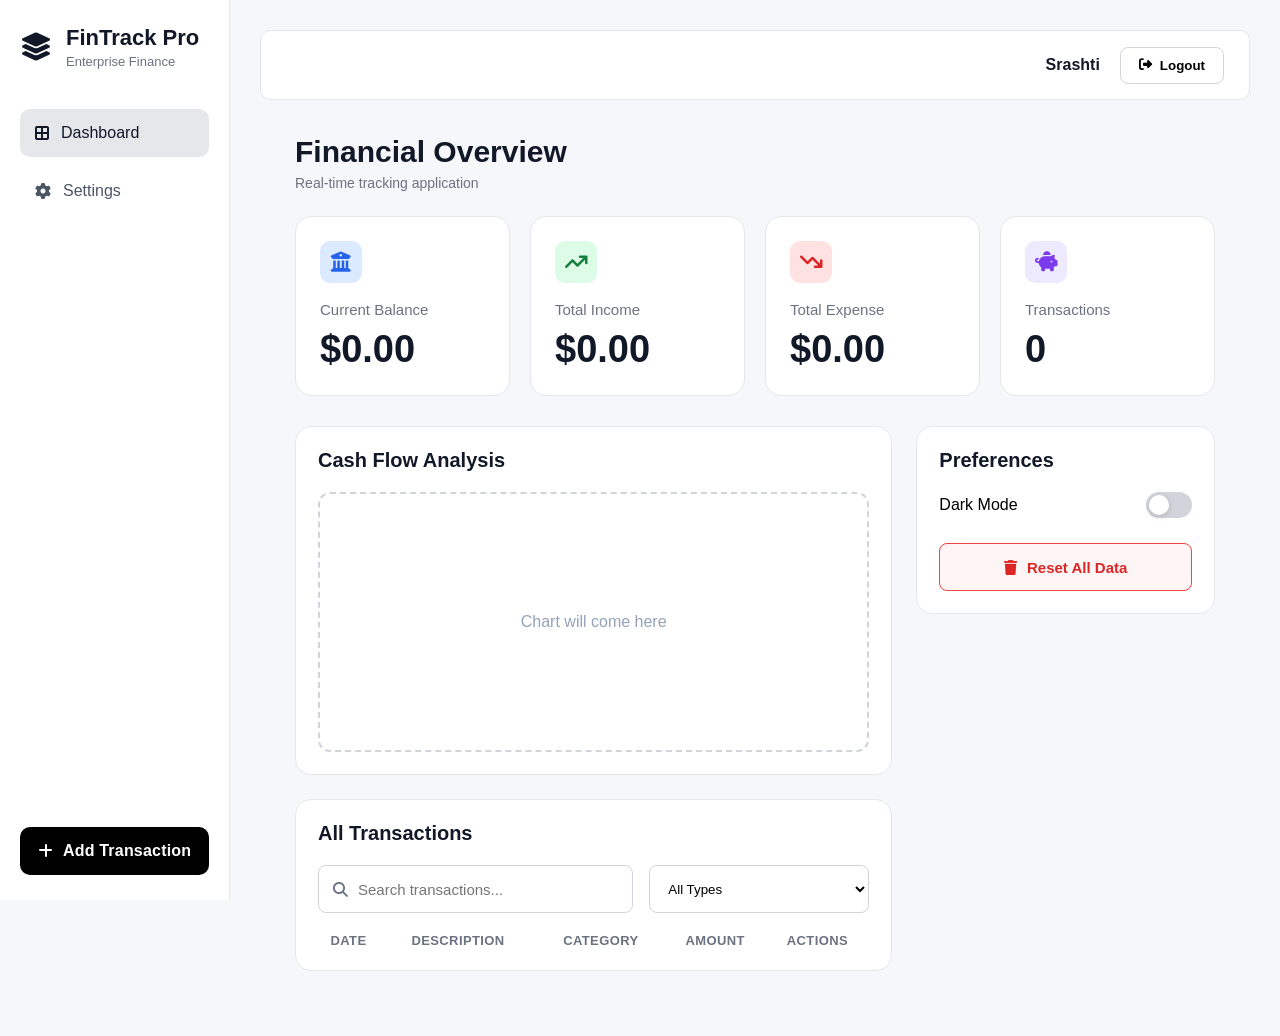
==== index.html @ 93a9e53f "dashboard updated" ====
<!doctype html>
<html lang="en">
  <head>
    <meta charset="UTF-8" />
    <meta name="viewport" content="width=device-width, initial-scale=1.0" />
    <title>Document</title>
    <link rel="stylesheet" href="style.css" />
    <link
      rel="stylesheet"
      href="https://cdnjs.cloudflare.com/ajax/libs/font-awesome/6.7.2/css/all.min.css"
    />
  </head>
  <body>
    <div class="container">
      <aside class="sidebar">
        <!-- logo -->
        <div class="logo">
          <i class="fa-solid fa-layer-group"></i>
          <div>
            <h2>FinTrack Pro</h2>
            <p>Enterprise Finance</p>
          </div>
        </div>

        <!-- navigation -->
        <nav>
          <ul>
            <li class="active">
              <i class="fa-solid fa-border-all"></i>
              <span>Dashboard</span>
            </li>
            <li>
              <i class="fa-solid fa-gear"></i>
              <span>Settings</span>
            </li>
          </ul>
        </nav>

        <!-- Bottom-btn -->
        <button class="add-btn">
          <i class="fa-solid fa-plus"></i>
          <span>Add Transaction</span>
        </button>
      </aside>
      <main class="main-content">
        <header class="topbar">
          <div class="user-info">
            <span class="username">Srashti</span>
            <button class="logout-btn">
                <i class="fa-solid fa-right-from-bracket"></i>
                Logout
            </button>
          </div>
        </header>

        <!-- dashoard -->
        <section class="dashboard">
          <h1>Financial Overview</h1>
          <p class="subtitle">Real-time tracking application</p>
          <div class="cards">
            <div class="card">
              <div class="card-icon blue">
                <i class="fa-solid fa-building-columns"></i>
              </div>
              <p class="card-title">Current Balance</p>
              <h2 id="balance">$0.00</h2>
            </div>
            <div class="card">
              <div class="card-icon green">
                <i class="fa-solid fa-arrow-trend-up"></i>
              </div>
              <p class="card-title">Total Income</p>
              <h2 id="income">$0.00</h2>
            </div>
            <div class="card">
              <div class="card-icon red">
                <i class="fa-solid fa-arrow-trend-down"></i>
              </div>
              <p class="card-title">Total Expense</p>
              <h2 id="expense">$0.00</h2>
            </div>
            <div class="card">
              <div class="card-icon purple">
                <i class="fa-solid fa-piggy-bank"></i>
              </div>
              <p class="card-title">Transactions</p>
              <h2 id="transactionCount">0</h2>
            </div>
          </div>

          <div class="dashboard-grid">
            <!-- left col -->
            <div class="main-column">
              <!-- Cash Flow Card -->
              <div class="panel chart-panel">
                <h2>Cash Flow Analysis</h2>

                <div class="chart-area">
                  <!-- Replace with Chart.js later -->
                  <div class="chart-placeholder">Chart will come here</div>
                </div>
              </div>

              <!-- Transactions Card -->
              <div class="panel table-panel">
                <h2>All Transactions</h2>

                <div class="table-controls">
                  <div class="search-box">
                    <i class="fa-solid fa-magnifying-glass"></i>

                    <input
                      id="searchInput"
                      type="text"
                      placeholder="Search transactions..."
                      class="search-input"
                    />
                  </div>

                  <select id="filterType" class="filter-select">
                    <option>All Types</option>
                    <option>Income</option>
                    <option>Expense</option>
                  </select>
                </div>

                <div class="table-container">
                  <table>
                    <thead>
                      <tr>
                        <th>Date</th>
                        <th>Description</th>
                        <th>Category</th>
                        <th>Amount</th>
                        <th>Actions</th>
                      </tr>
                    </thead>

                    <tbody id="transactionTable">
                      <!-- Transactions will come here -->
                    </tbody>
                  </table>
                </div>
              </div>
            </div>

            <!-- right col -->
            <div class="side-column">
              <div class="panel">
                <h2>Preferences</h2>

                <div class="preference-item">
                  <span>Dark Mode</span>
                  <label class="switch">
                    <input type="checkbox" id="darkMode" />
                    <span class="slider"></span>
                  </label>
                </div>

                <button class="reset-btn">
                  <i class="fa-solid fa-trash"></i>
                  <span>Reset All Data</span>
                </button>
              </div>
            </div>
          </div>
        </section>
      </main>
    </div>
    <div class="modal" id="transactionModal">
      <div class="modal-content">
        <div class="modal-header">
          <h2>Add Transaction</h2>
          <span class="close">&times;</span>
        </div>

        <form id="transactionForm">
          <div class="form-group">
            <label for="type">Type</label>

            <select id="type" required>
              <option value="income">Income</option>
              <option value="expense">Expense</option>
            </select>
          </div>

          <div class="form-group">
            <label for="description">Description</label>

            <input
              type="text"
              id="description"
              placeholder="e.g. Salary"
              required
            />
          </div>

          <div class="form-row">
            <div class="form-group">
              <label for="amount">Amount</label>

              <input
                type="number"
                id="amount"
                placeholder="0.00"
                min="0"
                step="0.01"
                required
              />
            </div>

            <div class="form-group">
              <label for="date">Date</label>

              <input type="date" id="date" required />
            </div>
          </div>

          <div class="form-group">
            <label for="category">Category</label>

            <select id="category" required>
              <option value="">Select Category</option>
              <option>Food</option>
              <option>Shopping</option>
              <option>Salary</option>
              <option>Bills</option>
              <option>Entertainment</option>
              <option>Other</option>
            </select>
          </div>

          <button type="submit" class="save-btn">Save Transaction</button>
        </form>
      </div>
    </div>
    <script src="script.js"></script>
  </body>
</html>
---- style.css ----
*{
    margin:0;
    padding:0;
    box-sizing:border-box;
}

html,
body{
    width:100%;
    height:100%;
    font-family:Arial, Helvetica, sans-serif;
    background:#f5f7fb;
}
.container {
    display:flex;
    min-height:100vh;
}
.sidebar{
    width:230px;
    height:100vh;
    position:fixed;
    top:0;
    left:0;
    display:flex;
    flex-direction:column;
    background:#fff;
    border-right:1px solid #e5e7eb;
    padding:25px 20px;
}
.logo{
    display:flex;
    align-items:center;
    gap:14px;
}

.logo i{
    font-size:28px;
    color:#111827;
}

.logo h2{
    font-size:22px;
    color:#111827;
}

.logo p{
    font-size:13px;
    color:#6b7280;
    margin-top:3px;
}
.main-content{
    margin-left:230px;
    flex:1;
    padding:30px;
}

nav{
    margin-top:40px;
}
nav ul{
    list-style:none;
}
nav li{
    display: flex;
    align-items: center;
    gap: 12px;
    padding: 15px;
    margin-bottom: 10px;
    border-radius: 10px;
    cursor: pointer;
    color: #4b5563;
    transition: all 0.3s ease;
}

nav li:hover{
    background:#f3f4f6;
    color:#111827;
}

.active{
    background:#e5e7eb;
    color:#111827;
}
.add-btn{
    width:100%;
    padding:15px;
    display: flex;
    justify-content: center;
    align-items: center;
    gap: 10px;
    border:none;
    background:black;
    color:white;
    border-radius:10px;
    cursor:pointer;
    font-size:16px;
    transition: .3s;
    margin-top: auto;
    font-weight:600;
    letter-spacing:.2px;

}
.add-btn:hover{
    
    transform:translateY(-2px);
}
.topbar{
    display:flex;
    justify-content:flex-end;
    align-items:center;
    height:70px;
    background:white;
    border:1px solid #e5e7eb;
    border-radius:10px;
    padding:0 25px;
}
.user-info{
    display: flex;
    align-items: center;
    gap: 20px;
}
.user-info span{
    font-size:16px;
    font-weight:600;
    color:#111827;
}
.logout-btn{
    display:flex;
    align-items:center;
    gap:8px;
    padding:10px 18px;
    border:1px solid #d1d5db;
    border-radius:8px;
    background:#fff;
    cursor:pointer;
    font-weight:600;
    transition:.3s;
}

.logout-btn:hover{
    background:#f3f4f6;
}
.dashboard{
    padding:35px;
}
.dashboard h1{
    font-size:30px;
    font-weight:900;
    color:#111827;
}
.subtitle{
    margin-top:6px;
    font-size:14px;
    color:#6b7280;
}
.cards{
    display:grid;
    grid-template-columns:repeat(4,1fr);
    gap:20px;
    margin-top:25px;
}

.card{
    background:#fff;
    border:1px solid #e5e7eb;
    border-radius:16px;
    padding:24px;
    transition:.3s;
}

.card:hover{
    transform:translateY(-4px);
    box-shadow:0 10px 25px rgba(0,0,0,.08);
}

.card p{
    color:#6b7280;
    font-size:15px;
    margin-bottom:10px;
}

.card h2{
    font-size:38px;
    color:#111827;
    font-weight: 800;
}
.card-title{
    color:#6b7280;
    font-size:15px;
}
.card-icon {
    width:42px;
    height:42px;
    border-radius:10px;
    display:flex;
    justify-content: center;
    align-items:center;
    font-size: 20px;
    margin-bottom:18px;
}
.blue{
    background:#dbeafe;
    color:#2563eb;
}

.green{
    background:#dcfce7;
    color:#15803d;
}

.red{
    background:#fee2e2;
    color:#dc2626;
}

.purple{
    background:#ede9fe;
    color:#7c3aed;
}
.dashboard-grid{
    display:grid;
    grid-template-columns:2fr 1fr;
    gap:24px;
    margin-top:30px;
    align-items:start;
}

.main-column{
    display:flex;
    flex-direction:column;
    gap:24px;
}

.side-column{
    display:flex;
    flex-direction:column;
}

.panel{
    background:#fff;
    border:1px solid #e5e7eb;
    border-radius:16px;
    padding:22px;
}
.panel h2{
    font-size:20px;
    font-weight:700;
    color:#111827;
    margin-bottom:20px;
}

.chart-area{
    height:260px;
    display:flex;
    justify-content:center;
    align-items:center;
    border:2px dashed #d1d5db;
    border-radius:12px;
    color:#94a3b8;
}

.table-controls{
    display:flex;
    gap:16px;
    margin-bottom:20px;
}

.search-box{
    flex:1;
    display:flex;
    align-items:center;
    gap:10px;
    padding:0 14px;
    height:48px;
    border:1px solid #d1d5db;
    border-radius:8px;
    background:#fff;
}

.search-box i{
    color:#6b7280;
    font-size:15px;
}

.search-input{
    flex:1;
    height:100%;
    border:none;
    outline:none;
    background:transparent;
    font-size:15px;
}

.filter-select{
    width:220px;
    padding:0 14px;
    border:1px solid #d1d5db;
    border-radius:8px;
    height:48px;
    outline:none;
    background:#fff;
}

.table-container{
    overflow-x:auto;
}

table{
    width:100%;
    border-collapse:collapse;
}

th{
    font-size:13px;
    font-weight:600;
    letter-spacing:.4px;
    text-transform:uppercase;
    color:#6b7280;
}

td{
    padding:14px 10px;
    border-bottom:1px solid #f3f4f6;
}

.preference-item{
    display:flex;
    justify-content:space-between;
    align-items:center;
    margin-bottom:25px;
}
.switch{
    position:relative;
    display:inline-block;
    width:46px;
    height:26px;
}

.switch input{
    opacity:0;
    width:0;
    height:0;
}

.slider{
    position:absolute;
    inset:0;
    background:#d1d5db;
    border-radius:50px;
    cursor:pointer;
    transition:.3s;
}

.slider::before{
    content:"";
    position:absolute;
    width:20px;
    height:20px;
    left:3px;
    top:3px;
    background:#fff;
    border-radius:50%;
    transition:.3s;
    box-shadow:0 2px 6px rgba(0,0,0,.15);
}

.switch input:checked + .slider{
    background:#2563eb;
}

.switch input:checked + .slider::before{
    transform:translateX(20px);
}

.reset-btn{
    width:100%;
    height:48px;
    display:flex;
    justify-content:center;
    align-items:center;
    gap:10px;
    border:1px solid #ef4444;
    background:#fff5f5;
    color:#dc2626;
    border-radius:8px;
    font-size:15px;
    font-weight:600;
    cursor:pointer;
    transition:.3s;
}

.reset-btn:hover{
    background:#fee2e2;
}

/* modal */

.modal{
    position:fixed;
    inset:0;
    display:none;
    justify-content:center;
    align-items:center;
    background:rgba(0,0,0,.45);
    z-index:1000;
}

.modal.active{
    display:flex;
}

.modal-content{
    width:420px;
    max-width:90%;
    background:#fff;
    border-radius:16px;
    padding:24px;
    animation:popup .25s ease;
}

@keyframes popup{
    from{
        opacity:0;
        transform:translateY(-20px) scale(.97);
    }
    to{
        opacity:1;
        transform:translateY(0) scale(1);
    }
}

/* header */

.modal-header{
    display:flex;
    justify-content:space-between;
    align-items:center;
    margin-bottom:24px;
}

.modal-header h2{
    font-size:22px;
    font-weight:700;
    color:#111827;
}

.close{
    font-size:30px;
    color:#6b7280;
    cursor:pointer;
    transition:.2s;
}

.close:hover{
    color:#111827;
}

/* form */

#transactionForm{
    display:flex;
    flex-direction:column;
}

.form-group{
    display:flex;
    flex-direction:column;
    margin-bottom:18px;
}

.form-group label{
    font-size:15px;
    font-weight:500;
    color:#111827;
    margin-bottom:8px;
}

.form-row{
    display:grid;
    grid-template-columns:1fr 1fr;
    gap:16px;
    margin-bottom:18px;
}

#transactionForm input,
#transactionForm select{
    width:100%;
    height:48px;
    padding:0 14px;
    border:1px solid #d1d5db;
    border-radius:8px;
    font-size:15px;
    background:#fff;
    color:#111827;
    outline:none;
    transition:.2s;
}

#transactionForm input:focus,
#transactionForm select:focus{
    
   border-color:#000103;
   box-shadow:0 0 0 3px rgba(37,99,235,.12);
}

/* save-btn */
.save-btn{
    width:100%;
    height:48px;
    margin-top:8px;
    border:none;
    border-radius:8px;
    background:#01040a;
    color:#fff;
    font-size:15px;
    font-weight:600;
    cursor:pointer;
    transition:.25s;
}

.save-btn:hover{
    background:#303038;box-shadow:0 0 0 3px rgba(37,99,235,.12);
}
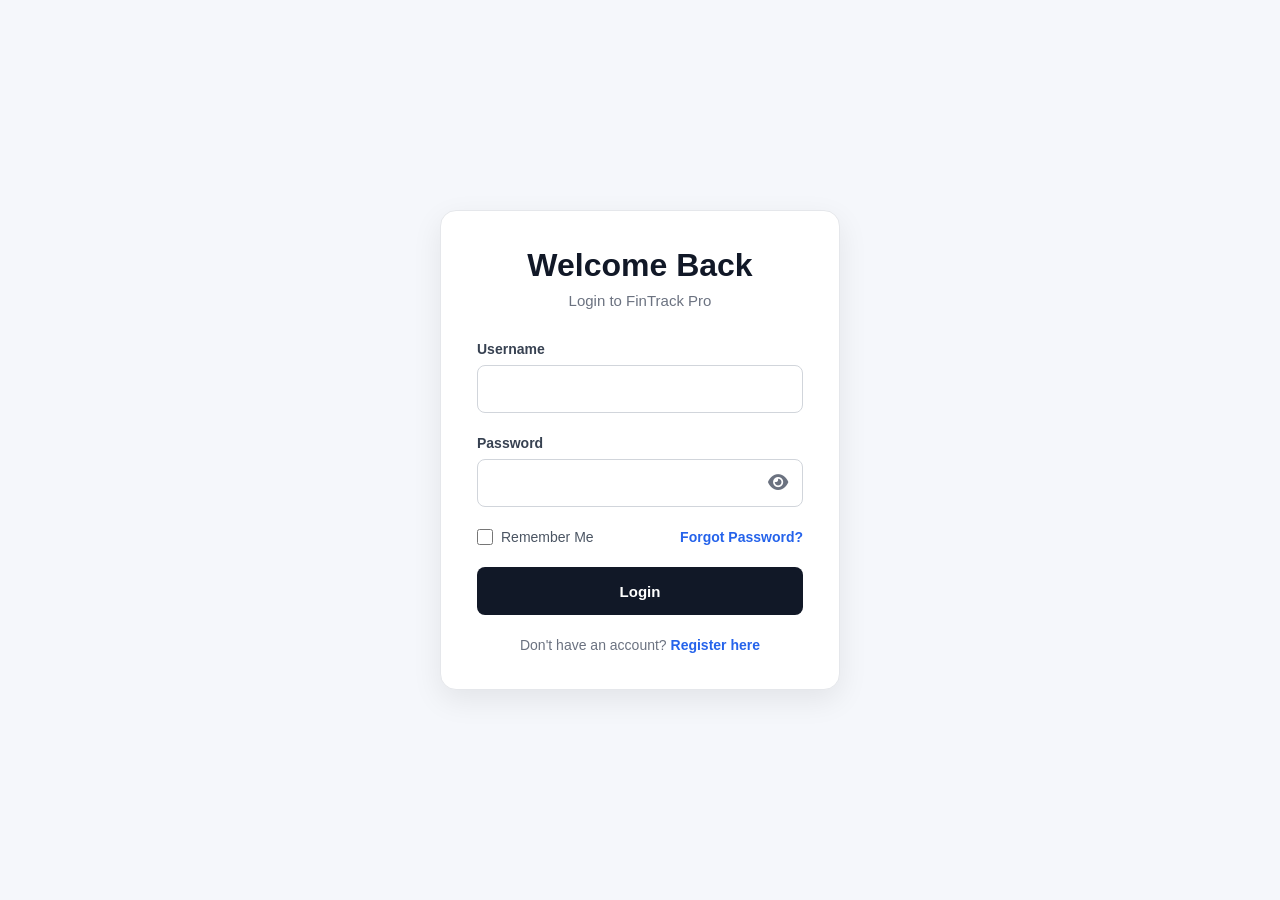
==== commit b92f4555: "local storage for login page" ====
--- a/index.html
+++ b/index.html
@@ -3,8 +3,8 @@
   <head>
     <meta charset="UTF-8" />
     <meta name="viewport" content="width=device-width, initial-scale=1.0" />
-    <title>Document</title>
-    <link rel="stylesheet" href="style.css" />
+    <title>FinTrack Pro</title>
+    <link rel="stylesheet" href="css/dashboard.css" />
     <link
       rel="stylesheet"
       href="https://cdnjs.cloudflare.com/ajax/libs/font-awesome/6.7.2/css/all.min.css"
@@ -25,11 +25,11 @@
         <!-- navigation -->
         <nav>
           <ul>
-            <li class="active">
+            <li class="active" id="dashboardBtn">
               <i class="fa-solid fa-border-all"></i>
               <span>Dashboard</span>
             </li>
-            <li>
+            <li id="settingsBtn">
               <i class="fa-solid fa-gear"></i>
               <span>Settings</span>
             </li>
@@ -45,16 +45,16 @@
       <main class="main-content">
         <header class="topbar">
           <div class="user-info">
-            <span class="username">Srashti</span>
+            <span class="username" id="currentUsername"></span>
             <button class="logout-btn">
-                <i class="fa-solid fa-right-from-bracket"></i>
-                Logout
+              <i class="fa-solid fa-right-from-bracket"></i>
+              Logout
             </button>
           </div>
         </header>
 
         <!-- dashoard -->
-        <section class="dashboard">
+        <section class="dashboard" id="dashboardPage">
           <h1>Financial Overview</h1>
           <p class="subtitle">Real-time tracking application</p>
           <div class="cards">
@@ -165,6 +165,40 @@
             </div>
           </div>
         </section>
+
+        <!-- settings -->
+
+        <section class="settings-page" id="settingsPage">
+          <h1>Settings</h1>
+          <p class="subtitle">
+            Manage your account profile and app formatting.
+          </p>
+
+          <div class="panel settings-panel">
+            <h2>Profile Details</h2>
+
+            <div class="settings-grid">
+              <div class="form-group">
+                <label for="fullName">Full Name</label>
+
+                <input id="fullName" type="text" value="srashti" />
+              </div>
+
+              <div class="form-group">
+                <label for="currency">Primary Currency</label>
+
+                <select id="currency">
+                  <option>USD ($)</option>
+                  <option>INR (₹)</option>
+                  <option>EUR (€)</option>
+                  <option>GBP (£)</option>
+                </select>
+              </div>
+            </div>
+
+            <button class="save-btn">Save Changes</button>
+          </div>
+        </section>
       </main>
     </div>
     <div class="modal" id="transactionModal">
@@ -234,6 +268,6 @@
         </form>
       </div>
     </div>
-    <script src="script.js"></script>
+    <script src="js/dashboard.js"></script>
   </body>
 </html>
--- a/css/dashboard.css
+++ b/css/dashboard.css
@@ -0,0 +1,619 @@
+*{
+    margin:0;
+    padding:0;
+    box-sizing:border-box;
+}
+
+html,
+body{
+    width:100%;
+    height:100%;
+    font-family:Arial, Helvetica, sans-serif;
+    background:#f5f7fb;
+}
+.container {
+    display:flex;
+    min-height:100vh;
+}
+.sidebar{
+    width:230px;
+    height:100vh;
+    position:fixed;
+    top:0;
+    left:0;
+    display:flex;
+    flex-direction:column;
+    background:#fff;
+    border-right:1px solid #e5e7eb;
+    padding:25px 20px;
+}
+.logo{
+    display:flex;
+    align-items:center;
+    gap:14px;
+}
+
+.logo i{
+    font-size:28px;
+    color:#111827;
+}
+
+.logo h2{
+    font-size:22px;
+    color:#111827;
+}
+
+.logo p{
+    font-size:13px;
+    color:#6b7280;
+    margin-top:3px;
+}
+.main-content{
+    margin-left:230px;
+    flex:1;
+    padding:30px;
+}
+
+nav{
+    margin-top:40px;
+}
+nav ul{
+    list-style:none;
+}
+nav li{
+    display: flex;
+    align-items: center;
+    gap: 12px;
+    padding: 15px;
+    margin-bottom: 10px;
+    border-radius: 10px;
+    cursor: pointer;
+    color: #4b5563;
+    transition: all 0.3s ease;
+}
+
+nav li:hover{
+    background:#f3f4f6;
+    color:#111827;
+}
+
+.active{
+    background:#e5e7eb;
+    color:#111827;
+}
+.add-btn{
+    width:100%;
+    padding:15px;
+    display: flex;
+    justify-content: center;
+    align-items: center;
+    gap: 10px;
+    border:none;
+    background:black;
+    color:white;
+    border-radius:10px;
+    cursor:pointer;
+    font-size:16px;
+    transition: .3s;
+    margin-top: auto;
+    font-weight:600;
+    letter-spacing:.2px;
+
+}
+.add-btn:hover{
+    
+    transform:translateY(-2px);
+}
+.topbar{
+    display:flex;
+    justify-content:flex-end;
+    align-items:center;
+    height:70px;
+    background:white;
+    border:1px solid #e5e7eb;
+    border-radius:10px;
+    padding:0 25px;
+}
+.user-info{
+    display: flex;
+    align-items: center;
+    gap: 20px;
+}
+.user-info span{
+    font-size:16px;
+    font-weight:600;
+    color:#111827;
+}
+.logout-btn{
+    display:flex;
+    align-items:center;
+    gap:8px;
+    padding:10px 18px;
+    border:1px solid #d1d5db;
+    border-radius:8px;
+    background:#fff;
+    cursor:pointer;
+    font-weight:600;
+    transition:.3s;
+}
+
+.logout-btn:hover{
+    background:#f3f4f6;
+}
+.dashboard{
+    padding:35px;
+}
+.dashboard h1{
+    font-size:30px;
+    font-weight:900;
+    color:#111827;
+}
+.subtitle{
+    margin-top:6px;
+    font-size:14px;
+    color:#6b7280;
+}
+.cards{
+    display:grid;
+    grid-template-columns:repeat(4,1fr);
+    gap:20px;
+    margin-top:25px;
+}
+
+.card{
+    background:#fff;
+    border:1px solid #e5e7eb;
+    border-radius:16px;
+    padding:24px;
+    transition:.3s;
+}
+
+.card:hover{
+    transform:translateY(-4px);
+    box-shadow:0 10px 25px rgba(0,0,0,.08);
+}
+
+.card p{
+    color:#6b7280;
+    font-size:15px;
+    margin-bottom:10px;
+}
+
+.card h2{
+    font-size:38px;
+    color:#111827;
+    font-weight: 800;
+}
+.card-title{
+    color:#6b7280;
+    font-size:15px;
+}
+.card-icon {
+    width:42px;
+    height:42px;
+    border-radius:10px;
+    display:flex;
+    justify-content: center;
+    align-items:center;
+    font-size: 20px;
+    margin-bottom:18px;
+}
+.blue{
+    background:#dbeafe;
+    color:#2563eb;
+}
+
+.green{
+    background:#dcfce7;
+    color:#15803d;
+}
+
+.red{
+    background:#fee2e2;
+    color:#dc2626;
+}
+
+.purple{
+    background:#ede9fe;
+    color:#7c3aed;
+}
+.dashboard-grid{
+    display:grid;
+    grid-template-columns:2fr 1fr;
+    gap:24px;
+    margin-top:30px;
+    align-items:start;
+}
+
+.main-column{
+    display:flex;
+    flex-direction:column;
+    gap:24px;
+}
+
+.side-column{
+    display:flex;
+    flex-direction:column;
+}
+
+.panel{
+    background:#fff;
+    border:1px solid #e5e7eb;
+    border-radius:16px;
+    padding:22px;
+}
+.panel h2{
+    font-size:20px;
+    font-weight:700;
+    color:#111827;
+    margin-bottom:20px;
+}
+
+.chart-area{
+    height:260px;
+    display:flex;
+    justify-content:center;
+    align-items:center;
+    border:2px dashed #d1d5db;
+    border-radius:12px;
+    color:#94a3b8;
+}
+
+.table-controls{
+    display:flex;
+    gap:16px;
+    margin-bottom:20px;
+}
+
+.search-box{
+    flex:1;
+    display:flex;
+    align-items:center;
+    gap:10px;
+    padding:0 14px;
+    height:48px;
+    border:1px solid #d1d5db;
+    border-radius:8px;
+    background:#fff;
+}
+
+.search-box i{
+    color:#6b7280;
+    font-size:15px;
+}
+
+.search-input{
+    flex:1;
+    height:100%;
+    border:none;
+    outline:none;
+    background:transparent;
+    font-size:15px;
+}
+
+.filter-select{
+    width:220px;
+    padding:0 14px;
+    border:1px solid #d1d5db;
+    border-radius:8px;
+    height:48px;
+    outline:none;
+    background:#fff;
+}
+
+.table-container{
+    overflow-x:auto;
+}
+
+table{
+    width:100%;
+    border-collapse:collapse;
+}
+
+th{
+    font-size:13px;
+    font-weight:600;
+    letter-spacing:.4px;
+    text-transform:uppercase;
+    color:#6b7280;
+}
+
+td{
+    padding:14px 10px;
+    border-bottom:1px solid #f3f4f6;
+}
+
+.preference-item{
+    display:flex;
+    justify-content:space-between;
+    align-items:center;
+    margin-bottom:25px;
+}
+.switch{
+    position:relative;
+    display:inline-block;
+    width:46px;
+    height:26px;
+}
+
+.switch input{
+    opacity:0;
+    width:0;
+    height:0;
+}
+
+.slider{
+    position:absolute;
+    inset:0;
+    background:#d1d5db;
+    border-radius:50px;
+    cursor:pointer;
+    transition:.3s;
+}
+
+.slider::before{
+    content:"";
+    position:absolute;
+    width:20px;
+    height:20px;
+    left:3px;
+    top:3px;
+    background:#fff;
+    border-radius:50%;
+    transition:.3s;
+    box-shadow:0 2px 6px rgba(0,0,0,.15);
+}
+
+.switch input:checked + .slider{
+    background:#2563eb;
+}
+
+.switch input:checked + .slider::before{
+    transform:translateX(20px);
+}
+
+.reset-btn{
+    width:100%;
+    height:48px;
+    display:flex;
+    justify-content:center;
+    align-items:center;
+    gap:10px;
+    border:1px solid #ef4444;
+    background:#fff5f5;
+    color:#dc2626;
+    border-radius:8px;
+    font-size:15px;
+    font-weight:600;
+    cursor:pointer;
+    transition:.3s;
+}
+
+.reset-btn:hover{
+    background:#fee2e2;
+}
+
+/* modal */
+
+.modal{
+    position:fixed;
+    inset:0;
+    display:none;
+    justify-content:center;
+    align-items:center;
+    background:rgba(0,0,0,.45);
+    z-index:1000;
+}
+
+.modal.active{
+    display:flex;
+}
+
+.modal-content{
+    width:420px;
+    max-width:90%;
+    background:#fff;
+    border-radius:16px;
+    padding:24px;
+    animation:popup .25s ease;
+}
+
+@keyframes popup{
+    from{
+        opacity:0;
+        transform:translateY(-20px) scale(.97);
+    }
+    to{
+        opacity:1;
+        transform:translateY(0) scale(1);
+    }
+}
+
+/* header */
+
+.modal-header{
+    display:flex;
+    justify-content:space-between;
+    align-items:center;
+    margin-bottom:24px;
+}
+
+.modal-header h2{
+    font-size:22px;
+    font-weight:700;
+    color:#111827;
+}
+
+.close{
+    font-size:30px;
+    color:#6b7280;
+    cursor:pointer;
+    transition:.2s;
+}
+
+.close:hover{
+    color:#111827;
+}
+
+/* form */
+
+#transactionForm{
+    display:flex;
+    flex-direction:column;
+}
+
+.form-group{
+    display:flex;
+    flex-direction:column;
+    margin-bottom:18px;
+}
+
+.form-group label{
+    font-size:15px;
+    font-weight:500;
+    color:#111827;
+    margin-bottom:8px;
+}
+
+.form-row{
+    display:grid;
+    grid-template-columns:1fr 1fr;
+    gap:16px;
+    margin-bottom:18px;
+}
+
+#transactionForm input,
+#transactionForm select{
+    width:100%;
+    height:48px;
+    padding:0 14px;
+    border:1px solid #d1d5db;
+    border-radius:8px;
+    font-size:15px;
+    background:#fff;
+    color:#111827;
+    outline:none;
+    transition:.2s;
+}
+
+#transactionForm input:focus,
+#transactionForm select:focus{
+    
+   border-color:#000103;
+   box-shadow:0 0 0 3px rgba(37,99,235,.12);
+}
+
+/* save-btn */
+.save-btn{
+    width:100%;
+    height:48px;
+    margin-top:8px;
+    border:none;
+    border-radius:8px;
+    background:#01040a;
+    color:#fff;
+    font-size:15px;
+    font-weight:600;
+    cursor:pointer;
+    transition:.25s;
+}
+
+.save-btn:hover{
+    background:#303038;box-shadow:0 0 0 3px rgba(37,99,235,.12);
+}
+
+
+
+/* settings */
+
+.settings-page{
+    display:none;
+    padding:34px 30px;
+}
+
+.settings-page.active{
+    display:block;
+}
+
+.settings-page h1{
+    font-size:28px;
+    font-weight:800;
+    color:#111827;
+    margin-bottom:6px;
+}
+
+.settings-page .subtitle{
+    font-size:15px;
+    color:#6b7280;
+    margin-bottom:22px;
+}
+.settings-panel{
+    width:66%;
+    min-width:780px;
+    background:#fff;
+    border:1px solid #e5e7eb;
+    border-radius:16px;
+    padding:18px;
+}
+
+.settings-panel h2{
+    font-size:20px;
+    font-weight:700;
+    color:#111827;
+    margin-bottom:18px;
+}
+.settings-grid{
+    display:grid;
+    grid-template-columns:1.1fr 0.9fr;
+    gap:14px;
+    margin-bottom:22px;
+}
+
+.settings-panel label{
+    display:block;
+    margin-bottom:8px;
+    font-size:15px;
+    font-weight:600;
+    color:#111827;
+}
+
+.settings-panel input,
+.settings-panel select{
+
+    width:100%;
+    height:48px;
+    padding:0 12px;
+    border:1px solid #d1d5db;
+    border-radius:8px;
+    background:#fff;
+    font-size:15px;
+    color:#111827;
+    outline:none;
+    transition:.25s;
+
+}
+
+.settings-panel input::placeholder{
+    color:#9ca3af;
+}
+
+.settings-panel input:focus,
+.settings-panel select:focus{
+    border-color:#040507;
+}
+.settings-panel .save-btn{
+    width:118px;
+    height:42px;
+    border:none;
+    border-radius:8px;
+    background:#000;
+    color:#fff;
+    font-size:14px;
+    font-weight:600;
+    cursor:pointer;
+    transition:.25s;
+}
+
+.settings-panel .save-btn:hover{
+    background:#222;
+}
